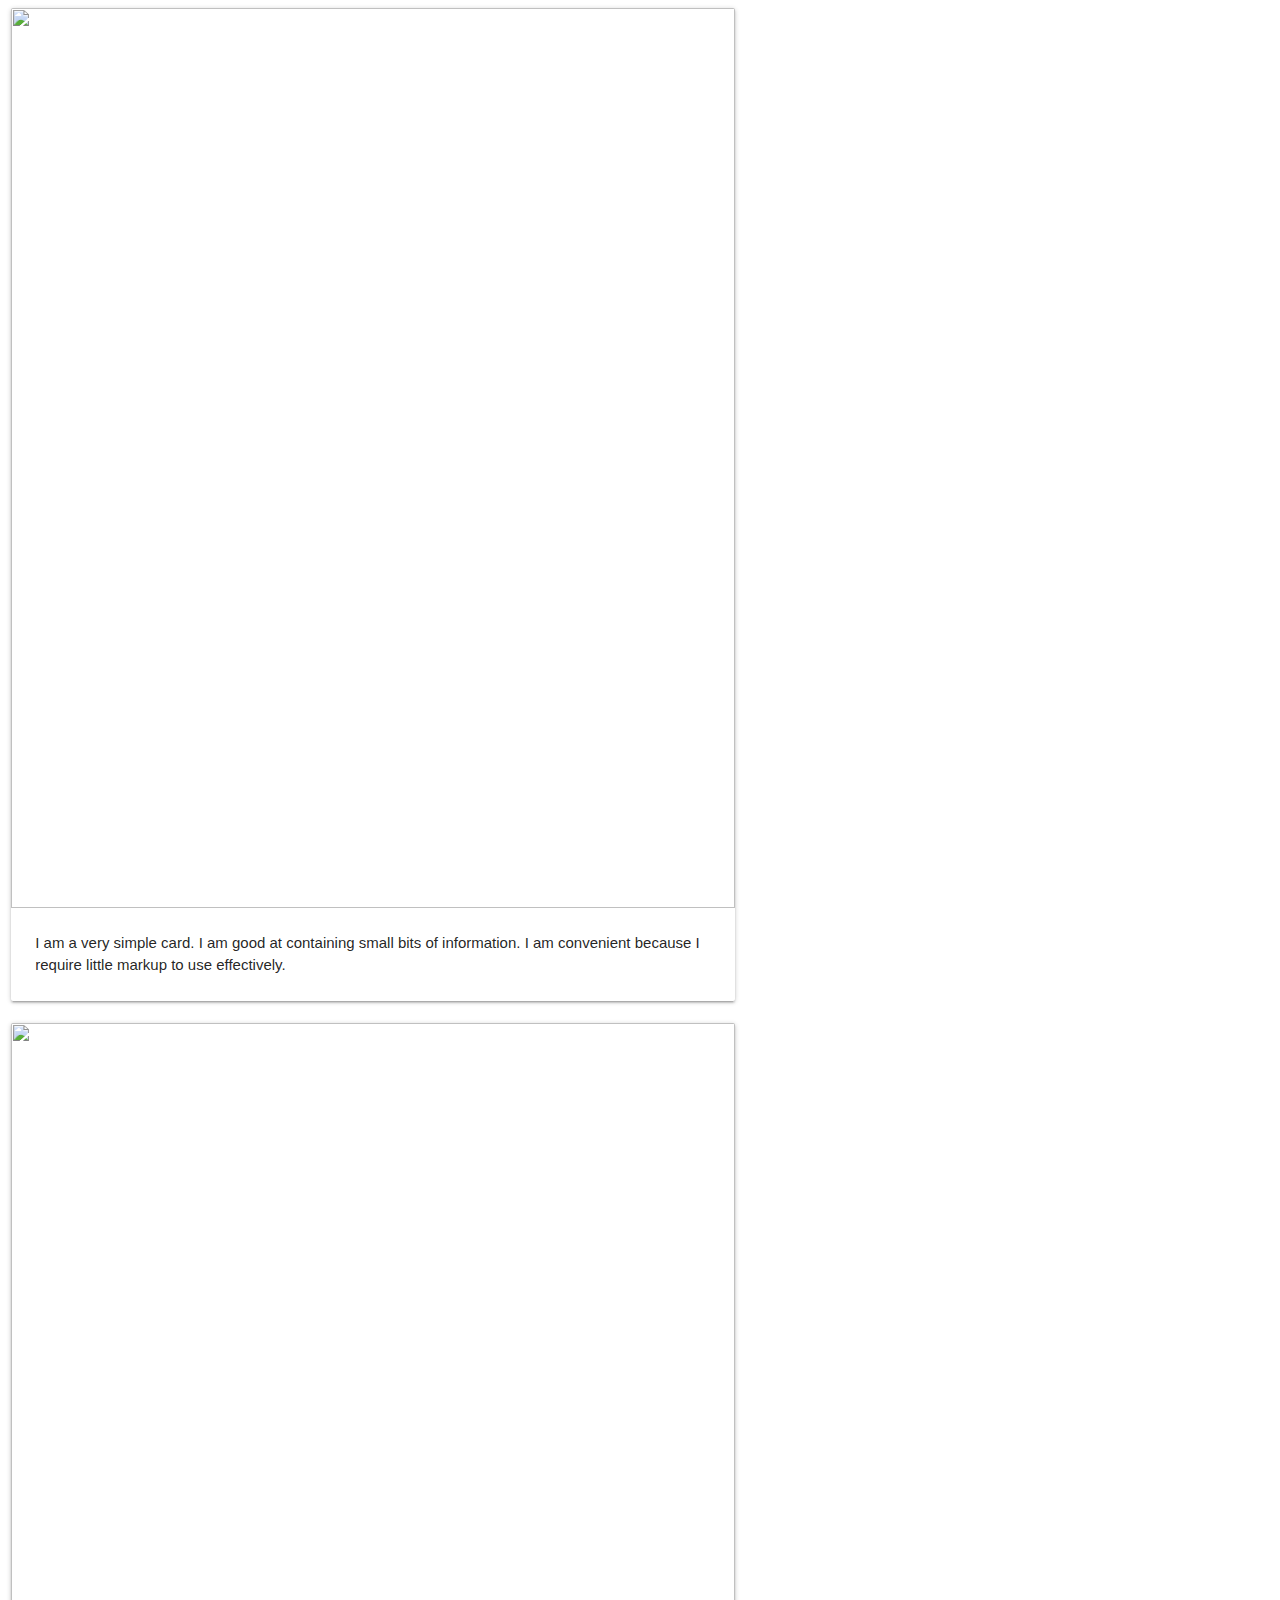
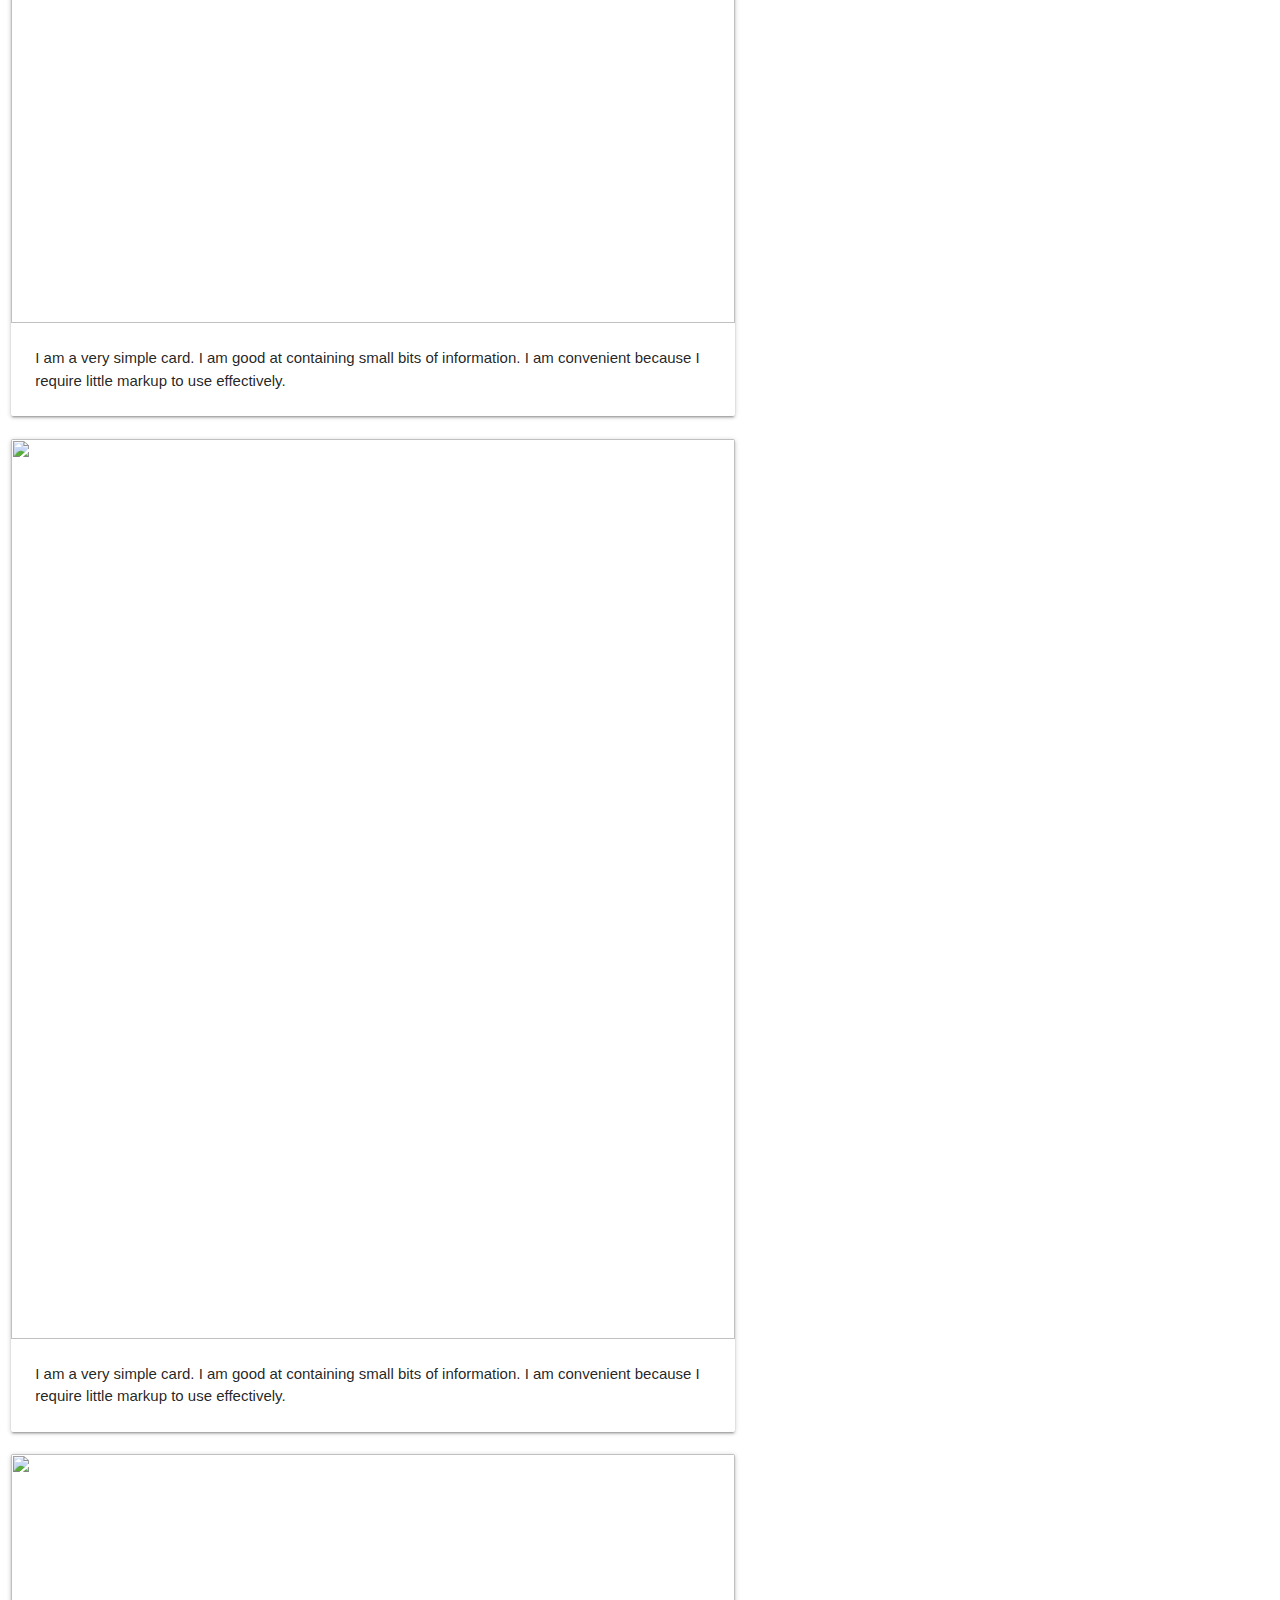
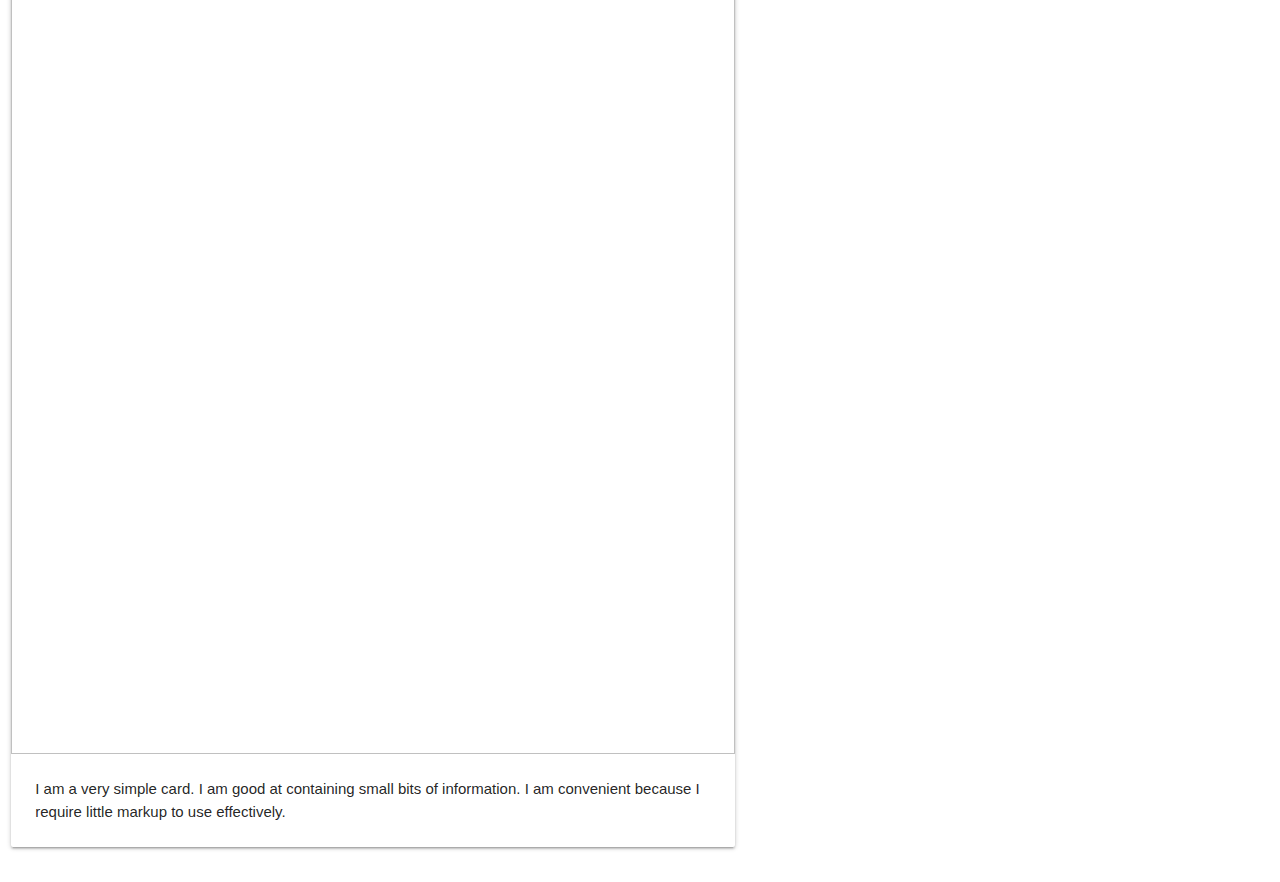
==== cards.html @ 7ac7ea99 "starter file" ====
<html>
    <head>
       <!-- Compiled and minified CSS -->
    <link rel="stylesheet" href="https://cdnjs.cloudflare.com/ajax/libs/materialize/1.0.0/css/materialize.min.css">

    <!-- Compiled and minified JavaScript -->
    <script src="https://cdnjs.cloudflare.com/ajax/libs/materialize/1.0.0/js/materialize.min.js"></script>

    </head>
    <body>
        <div class="row">
            <div class="col s12 m7">
                <div class="card">
                  <div class="card-image">
                    <img src="C:\Users\Avinash_Kamat\Pictures\Capture.png">
                    <span class="card-title">Card Title</span>
                  </div>
                  <div class="card-content">
                    <p>I am a very simple card. I am good at containing small bits of information.
                    I am convenient because I require little markup to use effectively.</p>
                  </div> 
                </div>
              </div>
              <div class="col s12 m7">
                <div class="card">
                  <div class="card-image">
                    <img src="C:\Users\Avinash_Kamat\Pictures\Capture.png">
                    <span class="card-title">Card Title</span>
                  </div>
                  <div class="card-content">
                    <p>I am a very simple card. I am good at containing small bits of information.
                    I am convenient because I require little markup to use effectively.</p>
                  </div> 
                </div>
              </div>
              <div class="col s12 m7">
                <div class="card">
                  <div class="card-image">
                    <img src="C:\Users\Avinash_Kamat\Pictures\Capture.png">
                    <span class="card-title">Card Title</span>
                  </div>
                  <div class="card-content">
                    <p>I am a very simple card. I am good at containing small bits of information.
                    I am convenient because I require little markup to use effectively.</p>
                  </div> 
                </div>
              </div>
              <div class="col s12 m7">
                <div class="card">
                  <div class="card-image">
                    <img src="C:\Users\Avinash_Kamat\Pictures\Capture.png">
                    <span class="card-title">Card Title</span>
                  </div>
                  <div class="card-content">
                    <p>I am a very simple card. I am good at containing small bits of information.
                    I am convenient because I require little markup to use effectively.</p>
                  </div> 
                </div>
              </div>
          </div>        
    </body>
</html>
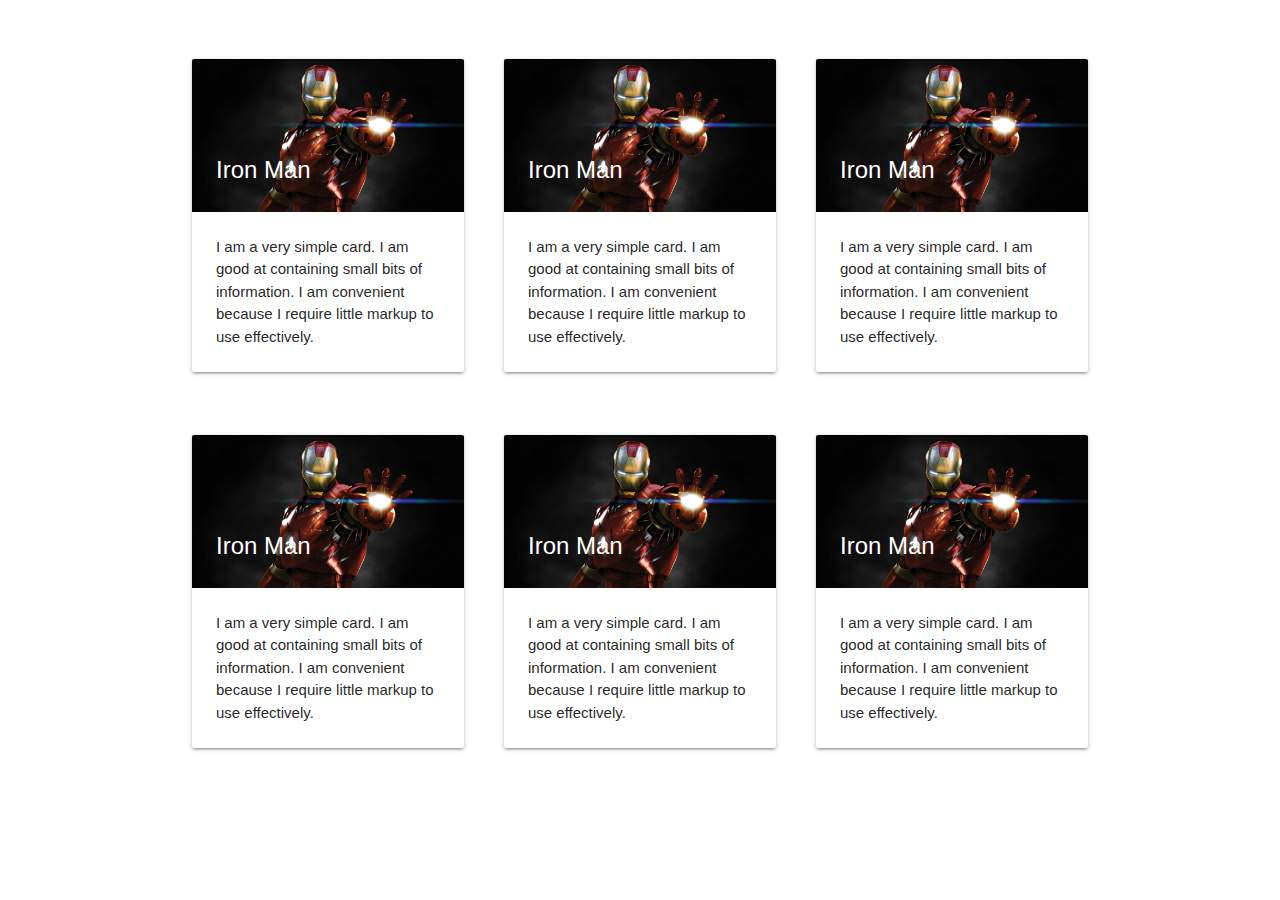
==== commit d0f4f94d: "home page modifications" ====
--- a/cards.html
+++ b/cards.html
@@ -1,63 +1,100 @@
 <html>
-    <head>
-       <!-- Compiled and minified CSS -->
+
+<head>
+    <!-- Compiled and minified CSS -->
     <link rel="stylesheet" href="https://cdnjs.cloudflare.com/ajax/libs/materialize/1.0.0/css/materialize.min.css">
 
     <!-- Compiled and minified JavaScript -->
     <script src="https://cdnjs.cloudflare.com/ajax/libs/materialize/1.0.0/js/materialize.min.js"></script>
+    <style>
+        .container {
+            display: grid;
+            grid-template-columns: auto auto auto;
+            grid-template-rows: auto auto auto;
+            grid-column-gap: 40px;
+            grid-row-gap: 40px;
+            margin-top: 4%;
+            left: 0px;
+        }
+    </style>
+</head>
 
-    </head>
-    <body>
-        <div class="row">
-            <div class="col s12 m7">
-                <div class="card">
-                  <div class="card-image">
-                    <img src="C:\Users\Avinash_Kamat\Pictures\Capture.png">
-                    <span class="card-title">Card Title</span>
-                  </div>
-                  <div class="card-content">
-                    <p>I am a very simple card. I am good at containing small bits of information.
-                    I am convenient because I require little markup to use effectively.</p>
-                  </div> 
+<body>
+
+    <div class="container">
+        <div class="col s12 m7">
+            <div class="card">
+                <div class="card-image">
+                    <img src="assets\Images\ironman.jpg">
+                    <span class="card-title">Iron Man</span>
                 </div>
-              </div>
-              <div class="col s12 m7">
-                <div class="card">
-                  <div class="card-image">
-                    <img src="C:\Users\Avinash_Kamat\Pictures\Capture.png">
-                    <span class="card-title">Card Title</span>
-                  </div>
-                  <div class="card-content">
-                    <p>I am a very simple card. I am good at containing small bits of information.
-                    I am convenient because I require little markup to use effectively.</p>
-                  </div> 
+                <div class="card-content">
+                    <p>I am a very simple card. I am good at containing small bits of information. I am convenient because I
+                        require little markup to use effectively.</p>
                 </div>
-              </div>
-              <div class="col s12 m7">
-                <div class="card">
-                  <div class="card-image">
-                    <img src="C:\Users\Avinash_Kamat\Pictures\Capture.png">
-                    <span class="card-title">Card Title</span>
-                  </div>
-                  <div class="card-content">
-                    <p>I am a very simple card. I am good at containing small bits of information.
-                    I am convenient because I require little markup to use effectively.</p>
-                  </div> 
+            </div>
+        </div>
+        <div class="col s12 m7">
+            <div class="card">
+                <div class="card-image">
+                    <img src="assets\Images\ironman.jpg">
+                    <span class="card-title">Iron Man</span>
                 </div>
-              </div>
-              <div class="col s12 m7">
-                <div class="card">
-                  <div class="card-image">
-                    <img src="C:\Users\Avinash_Kamat\Pictures\Capture.png">
-                    <span class="card-title">Card Title</span>
-                  </div>
-                  <div class="card-content">
-                    <p>I am a very simple card. I am good at containing small bits of information.
-                    I am convenient because I require little markup to use effectively.</p>
-                  </div> 
+                <div class="card-content">
+                    <p>I am a very simple card. I am good at containing small bits of information. I am convenient because I
+                        require little markup to use effectively.</p>
                 </div>
-              </div>
-          </div>        
-    </body>
-</html>
+            </div>
+        </div>
+        <div class="col s12 m7">
+            <div class="card">
+                <div class="card-image">
+                    <img src="assets\Images\ironman.jpg">
+                    <span class="card-title">Iron Man</span>
+                </div>
+                <div class="card-content">
+                    <p>I am a very simple card. I am good at containing small bits of information. I am convenient because I
+                        require little markup to use effectively.</p>
+                </div>
+            </div>
+        </div>
+        <div class="col s12 m7">
+            <div class="card">
+                <div class="card-image">
+                    <img src="assets\Images\ironman.jpg">
+                    <span class="card-title">Iron Man</span>
+                </div>
+                <div class="card-content">
+                    <p>I am a very simple card. I am good at containing small bits of information. I am convenient because I
+                        require little markup to use effectively.</p>
+                </div>
+            </div>
+        </div>
+        <div class="col s12 m7">
+            <div class="card">
+                <div class="card-image">
+                    <img src="assets\Images\ironman.jpg">
+                    <span class="card-title">Iron Man</span>
+                </div>
+                <div class="card-content">
+                    <p>I am a very simple card. I am good at containing small bits of information. I am convenient because I
+                        require little markup to use effectively.</p>
+                </div>
+            </div>
+        </div>
+        <div class="col s12 m7">
+            <div class="card">
+                <div class="card-image">
+                    <img src="assets\Images\ironman.jpg">
+                    <span class="card-title">Iron Man</span>
+                </div>
+                <div class="card-content">
+                    <p>I am a very simple card. I am good at containing small bits of information. I am convenient because I
+                        require little markup to use effectively.</p>
+                </div>
+            </div>
+        </div>
+    </div>
+</body>
 
+</html>